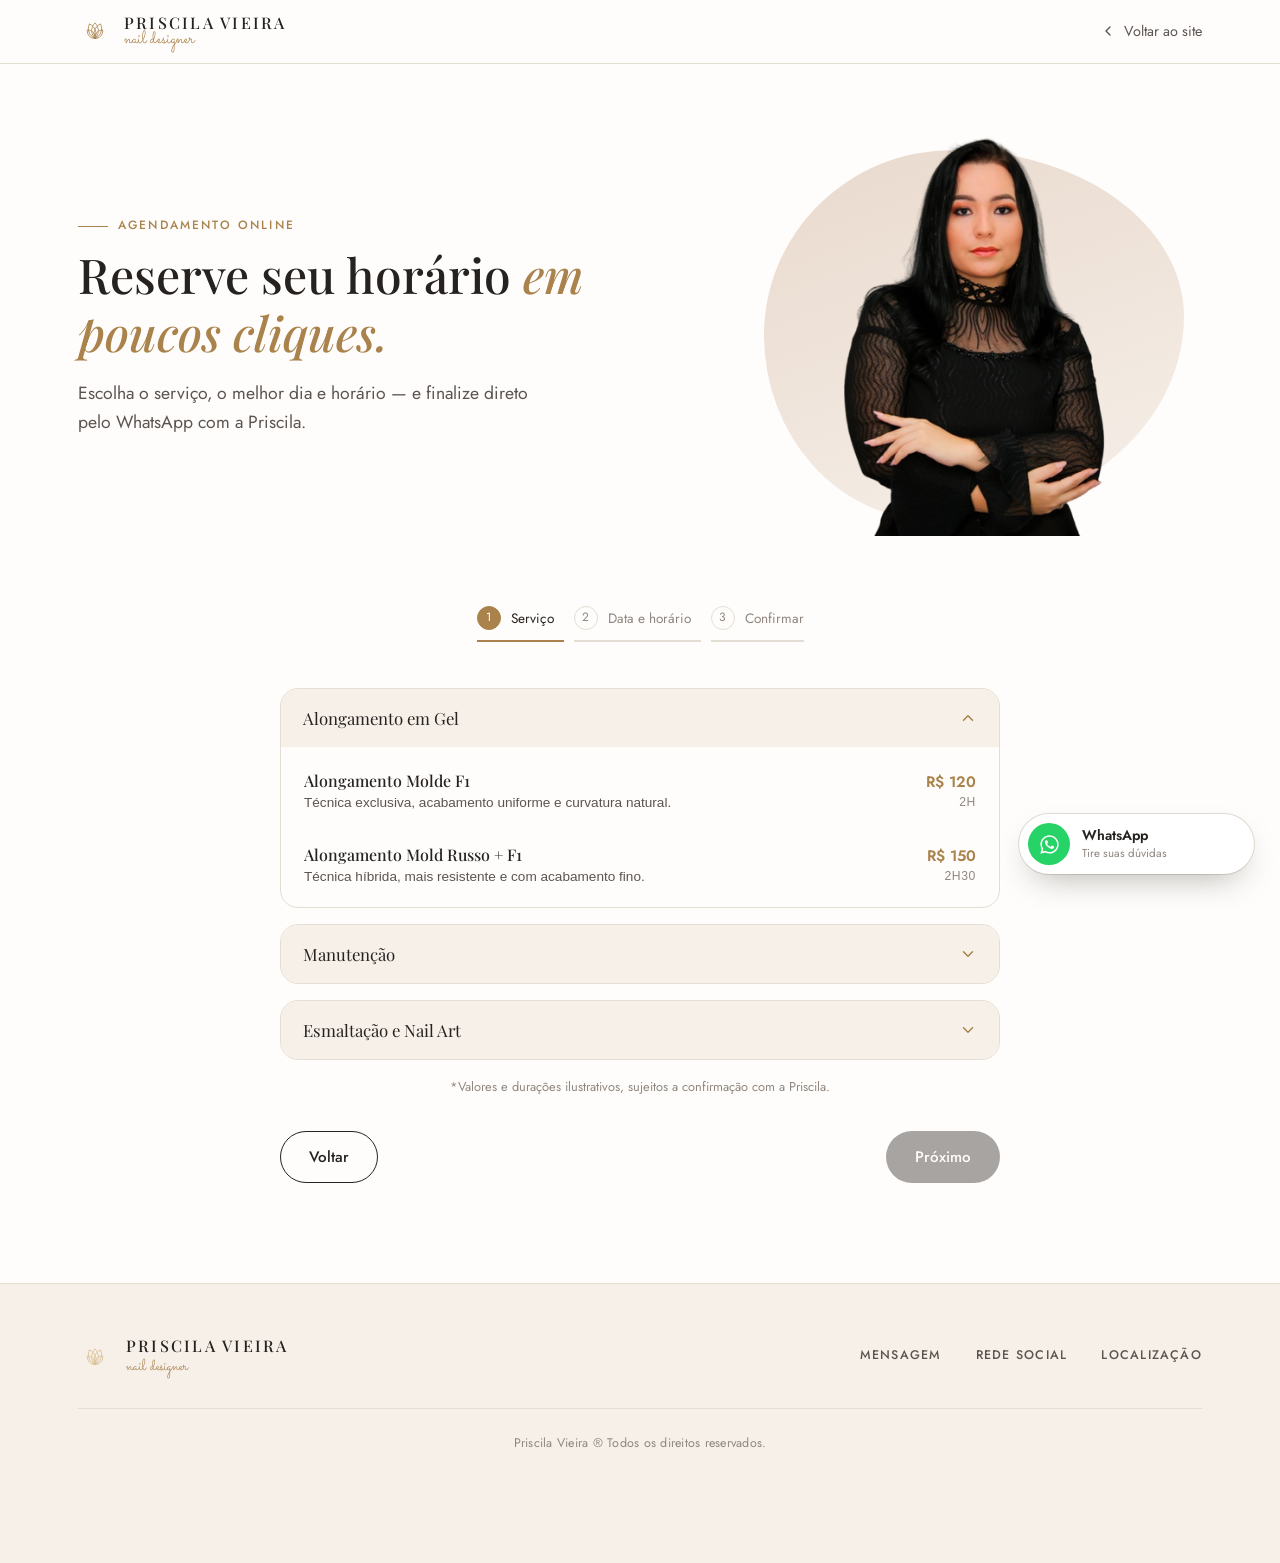
==== agendamento.html @ 2b10ec9c "Adiciona página de agendamento (mockup) e botão em destaque no site Nova página agendamento.html com" ====
<!DOCTYPE html>
<html lang="pt-BR">
<head>
<meta charset="UTF-8">
<meta name="viewport" content="width=device-width, initial-scale=1.0">
<title>Agendar Horário | Priscila Vieira Nail Designer</title>
<meta name="description" content="Agende seu horário com a Priscila Vieira: escolha o serviço, o dia e o horário em poucos cliques.">
<link rel="preconnect" href="https://fonts.googleapis.com">
<link rel="preconnect" href="https://fonts.gstatic.com" crossorigin>
<link href="https://fonts.googleapis.com/css2?family=Playfair+Display:ital,wght@0,400;0,500;0,600;1,400&family=Jost:wght@300;400;500;600&family=Sacramento&display=swap" rel="stylesheet">
<link rel="stylesheet" href="css/style.css">
<link rel="stylesheet" href="css/agendamento.css">
</head>
<body>

<!-- ===== HEADER ===== -->
<header class="site-header" id="topo">
  <div class="container header-inner">
    <a href="index.html" class="logo">
      <svg class="logo-mark" viewBox="0 0 100 60" aria-hidden="true">
        <path d="M50 52 C41 44 38 30 50 18 C62 30 59 44 50 52 Z" transform="rotate(-42 50 52)"/>
        <path d="M50 52 C39 41 35 22 50 6 C65 22 61 41 50 52 Z" transform="rotate(-21 50 52)"/>
        <path d="M50 52 C39 41 35 22 50 6 C65 22 61 41 50 52 Z"/>
        <path d="M50 52 C39 41 35 22 50 6 C65 22 61 41 50 52 Z" transform="rotate(21 50 52)"/>
        <path d="M50 52 C41 44 38 30 50 18 C62 30 59 44 50 52 Z" transform="rotate(42 50 52)"/>
      </svg>
      <span class="logo-text">
        <strong>Priscila Vieira</strong>
        <em>nail designer</em>
      </span>
    </a>
    <a href="index.html#topo" class="back-link">
      <svg viewBox="0 0 24 24" aria-hidden="true"><path d="M15 6 L9 12 L15 18" fill="none" stroke="currentColor" stroke-width="2" stroke-linecap="round" stroke-linejoin="round"/></svg>
      Voltar ao site
    </a>
  </div>
</header>

<!-- ===== CAPA ===== -->
<section class="booking-hero">
  <div class="container booking-hero-inner">
    <div class="booking-hero-copy reveal">
      <p class="eyebrow"><span class="eyebrow-line"></span>Agendamento online</p>
      <h1>Reserve seu horário <em>em poucos cliques.</em></h1>
      <p class="lead">Escolha o serviço, o melhor dia e horário — e finalize direto pelo WhatsApp com a Priscila.</p>
    </div>
    <div class="booking-hero-media reveal">
      <div class="hero-blob"></div>
      <img src="assets/images/priscila-hero.png" alt="Priscila Vieira" class="hero-photo">
    </div>
  </div>
</section>

<!-- ===== WIZARD ===== -->
<section class="booking-wizard">
  <div class="container">

    <div class="wizard-steps" id="wizardSteps">
      <div class="wizard-step is-active" data-step="1"><span>1</span>Serviço</div>
      <div class="wizard-step" data-step="2"><span>2</span>Data e horário</div>
      <div class="wizard-step" data-step="3"><span>3</span>Confirmar</div>
    </div>

    <!-- STEP 1 — SERVIÇO -->
    <div class="wizard-panel is-active" data-panel="1">
      <div class="service-category">
        <button class="category-toggle" type="button" aria-expanded="true">
          <span>Alongamento em Gel</span>
          <svg viewBox="0 0 24 24" aria-hidden="true"><path d="M6 9l6 6 6-6" fill="none" stroke="currentColor" stroke-width="2" stroke-linecap="round" stroke-linejoin="round"/></svg>
        </button>
        <div class="category-body">
          <button class="service-card" type="button" data-service="Alongamento Molde F1" data-duration="2h" data-price="R$ 120">
            <span class="service-info">
              <strong>Alongamento Molde F1</strong>
              <small>Técnica exclusiva, acabamento uniforme e curvatura natural.</small>
            </span>
            <span class="service-meta">
              <span class="service-price">R$ 120</span>
              <span class="service-duration">2h</span>
            </span>
          </button>
          <button class="service-card" type="button" data-service="Alongamento Mold Russo + F1" data-duration="2h30" data-price="R$ 150">
            <span class="service-info">
              <strong>Alongamento Mold Russo + F1</strong>
              <small>Técnica híbrida, mais resistente e com acabamento fino.</small>
            </span>
            <span class="service-meta">
              <span class="service-price">R$ 150</span>
              <span class="service-duration">2h30</span>
            </span>
          </button>
        </div>
      </div>

      <div class="service-category">
        <button class="category-toggle" type="button" aria-expanded="false">
          <span>Manutenção</span>
          <svg viewBox="0 0 24 24" aria-hidden="true"><path d="M6 9l6 6 6-6" fill="none" stroke="currentColor" stroke-width="2" stroke-linecap="round" stroke-linejoin="round"/></svg>
        </button>
        <div class="category-body" hidden>
          <button class="service-card" type="button" data-service="Manutenção de Alongamento" data-duration="1h30" data-price="R$ 80">
            <span class="service-info">
              <strong>Manutenção de Alongamento</strong>
              <small>Reforço e ajuste do alongamento já feito.</small>
            </span>
            <span class="service-meta">
              <span class="service-price">R$ 80</span>
              <span class="service-duration">1h30</span>
            </span>
          </button>
          <button class="service-card" type="button" data-service="Manutenção + Esmaltação em Gel" data-duration="1h45" data-price="R$ 100">
            <span class="service-info">
              <strong>Manutenção + Esmaltação em Gel</strong>
              <small>Manutenção com esmaltação em gel incluída.</small>
            </span>
            <span class="service-meta">
              <span class="service-price">R$ 100</span>
              <span class="service-duration">1h45</span>
            </span>
          </button>
        </div>
      </div>

      <div class="service-category">
        <button class="category-toggle" type="button" aria-expanded="false">
          <span>Esmaltação e Nail Art</span>
          <svg viewBox="0 0 24 24" aria-hidden="true"><path d="M6 9l6 6 6-6" fill="none" stroke="currentColor" stroke-width="2" stroke-linecap="round" stroke-linejoin="round"/></svg>
        </button>
        <div class="category-body" hidden>
          <button class="service-card" type="button" data-service="Esmaltação em Gel" data-duration="1h" data-price="R$ 60">
            <span class="service-info">
              <strong>Esmaltação em Gel</strong>
              <small>Aplicação de esmaltação em gel de longa duração.</small>
            </span>
            <span class="service-meta">
              <span class="service-price">R$ 60</span>
              <span class="service-duration">1h</span>
            </span>
          </button>
          <button class="service-card" type="button" data-service="Nail Art / Decoração" data-duration="45min" data-price="R$ 40">
            <span class="service-info">
              <strong>Nail Art / Decoração</strong>
              <small>Detalhes decorativos personalizados (adicional).</small>
            </span>
            <span class="service-meta">
              <span class="service-price">R$ 40</span>
              <span class="service-duration">45min</span>
            </span>
          </button>
        </div>
      </div>

      <p class="price-note">*Valores e durações ilustrativos, sujeitos a confirmação com a Priscila.</p>
    </div>

    <!-- STEP 2 — DATA E HORÁRIO -->
    <div class="wizard-panel" data-panel="2" hidden>
      <p class="selected-recap" id="recapService"></p>

      <div class="date-strip" id="dateStrip" role="group" aria-label="Escolha o dia"></div>

      <div class="time-groups" id="timeGroups"></div>
    </div>

    <!-- STEP 3 — CONFIRMAR -->
    <div class="wizard-panel" data-panel="3" hidden>
      <div class="booking-summary" id="bookingSummary"></div>

      <label class="booking-field">
        Seu nome
        <input type="text" id="clientName" placeholder="Como podemos te chamar?">
      </label>

      <a href="#" id="confirmWhatsapp" class="btn btn-primary btn-lg" target="_blank" rel="noopener">
        <svg viewBox="0 0 448 512" aria-hidden="true"><path d="M380.9 97.1C339 55.1 283.2 32 223.9 32c-122.4 0-222 99.6-222 222 0 39.1 10.2 77.3 29.6 111L0 480l117.7-30.9c32.4 17.7 68.9 27 106.1 27h.1c122.3 0 224.1-99.6 224.1-222 0-59.3-25.2-115-67.1-157zm-157 341.6c-33.2 0-65.7-8.9-94-25.7l-6.7-4-69.8 18.3L72 359.2l-4.4-7c-18.5-29.4-28.2-63.3-28.2-98.2 0-101.7 82.8-184.5 184.6-184.5 49.3 0 95.6 19.2 130.4 54.1 34.8 34.9 56.2 81.2 56.1 130.5 0 101.8-84.9 184.6-186.6 184.6zm101.2-138.2c-5.5-2.8-32.8-16.2-37.9-18-5.1-1.9-8.8-2.8-12.5 2.8-3.7 5.6-14.3 18-17.6 21.8-3.2 3.7-6.5 4.2-12 1.4-32.6-16.3-54-29.1-75.5-66-5.7-9.8 5.7-9.1 16.3-30.3 1.8-3.7.9-6.9-.5-9.7-1.4-2.8-12.5-30.1-17.1-41.2-4.5-10.8-9.1-9.3-12.5-9.5-3.2-.2-6.9-.2-10.6-.2-3.7 0-9.7 1.4-14.8 6.9-5.1 5.6-19.4 19-19.4 46.3 0 27.3 19.9 53.7 22.6 57.4 2.8 3.7 39.1 59.7 94.8 83.8 35.2 15.2 49 16.5 66.6 13.9 10.7-1.6 32.8-13.4 37.4-26.4 4.6-13 4.6-24.1 3.2-26.4-1.3-2.5-5-3.9-10.5-6.6z"/></svg>
        Confirmar pelo WhatsApp
      </a>
      <p class="booking-note">Como ainda não temos integração automática de agenda, sua escolha é enviada direto para o WhatsApp da Priscila, que confirma a disponibilidade com você.</p>
    </div>

    <div class="wizard-nav">
      <button class="btn btn-ghost" id="wizardBack" type="button" hidden>Voltar</button>
      <button class="btn btn-primary" id="wizardNext" type="button" disabled>Próximo</button>
    </div>

  </div>
</section>

<!-- ===== FOOTER ===== -->
<footer class="site-footer">
  <div class="container footer-inner">
    <div class="footer-brand">
      <svg class="logo-mark small" viewBox="0 0 100 60" aria-hidden="true">
        <path d="M50 52 C41 44 38 30 50 18 C62 30 59 44 50 52 Z" transform="rotate(-42 50 52)"/>
        <path d="M50 52 C39 41 35 22 50 6 C65 22 61 41 50 52 Z" transform="rotate(-21 50 52)"/>
        <path d="M50 52 C39 41 35 22 50 6 C65 22 61 41 50 52 Z"/>
        <path d="M50 52 C39 41 35 22 50 6 C65 22 61 41 50 52 Z" transform="rotate(21 50 52)"/>
        <path d="M50 52 C41 44 38 30 50 18 C62 30 59 44 50 52 Z" transform="rotate(42 50 52)"/>
      </svg>
      <div>
        <strong>Priscila Vieira</strong>
        <span>nail designer</span>
      </div>
    </div>
    <div class="footer-links">
      <a href="https://wa.me/5519981163983" target="_blank" rel="noopener">Mensagem</a>
      <a href="https://www.instagram.com/priscilavieiranails/" target="_blank" rel="noopener">Rede Social</a>
      <a href="https://maps.app.goo.gl/8G2TW1twWCZWg89y7" target="_blank" rel="noopener">Localização</a>
    </div>
    <p class="footer-copy">Priscila Vieira &reg; Todos os direitos reservados.</p>
  </div>
</footer>

<a href="https://wa.me/5519981163983?text=Ol%C3%A1%20Priscila%2C%20quero%20saber%20mais%20sobre%20o%20curso%20de%20Nail%20Designer!" class="whatsapp-float" target="_blank" rel="noopener" aria-label="Falar com a Priscila no WhatsApp">
  <span class="wa-icon">
    <svg viewBox="0 0 448 512" aria-hidden="true"><path d="M380.9 97.1C339 55.1 283.2 32 223.9 32c-122.4 0-222 99.6-222 222 0 39.1 10.2 77.3 29.6 111L0 480l117.7-30.9c32.4 17.7 68.9 27 106.1 27h.1c122.3 0 224.1-99.6 224.1-222 0-59.3-25.2-115-67.1-157zm-157 341.6c-33.2 0-65.7-8.9-94-25.7l-6.7-4-69.8 18.3L72 359.2l-4.4-7c-18.5-29.4-28.2-63.3-28.2-98.2 0-101.7 82.8-184.5 184.6-184.5 49.3 0 95.6 19.2 130.4 54.1 34.8 34.9 56.2 81.2 56.1 130.5 0 101.8-84.9 184.6-186.6 184.6zm101.2-138.2c-5.5-2.8-32.8-16.2-37.9-18-5.1-1.9-8.8-2.8-12.5 2.8-3.7 5.6-14.3 18-17.6 21.8-3.2 3.7-6.5 4.2-12 1.4-32.6-16.3-54-29.1-75.5-66-5.7-9.8 5.7-9.1 16.3-30.3 1.8-3.7.9-6.9-.5-9.7-1.4-2.8-12.5-30.1-17.1-41.2-4.5-10.8-9.1-9.3-12.5-9.5-3.2-.2-6.9-.2-10.6-.2-3.7 0-9.7 1.4-14.8 6.9-5.1 5.6-19.4 19-19.4 46.3 0 27.3 19.9 53.7 22.6 57.4 2.8 3.7 39.1 59.7 94.8 83.8 35.2 15.2 49 16.5 66.6 13.9 10.7-1.6 32.8-13.4 37.4-26.4 4.6-13 4.6-24.1 3.2-26.4-1.3-2.5-5-3.9-10.5-6.6z"/></svg>
  </span>
  <span class="wa-text">
    <span class="wa-title">
      <span class="wa-title-default">WhatsApp</span>
      <span class="wa-title-hover">Fale com a Priscila</span>
    </span>
    <small>Tire suas dúvidas</small>
  </span>
</a>

<script src="js/script.js"></script>
<script src="js/agendamento.js"></script>
</body>
</html>
---- css/style.css ----
:root {
  --ink: #262220;
  --ink-soft: #5c5450;
  --gray: #8f867f;
  --line: #e4ddd4;
  --bg: #fffdfb;
  --bg-soft: #f6f0e9;
  --gold: #a9824c;
  --gold-light: #d9bd8f;
  --blush: #e9d9cd;
  --radius: 18px;
  --serif: "Playfair Display", "Georgia", serif;
  --sans: "Jost", "Segoe UI", sans-serif;
  --script: "Sacramento", cursive;
}

* { box-sizing: border-box; }

html { scroll-behavior: smooth; }

body {
  margin: 0;
  font-family: var(--sans);
  color: var(--ink);
  background: var(--bg);
  line-height: 1.65;
  -webkit-font-smoothing: antialiased;
}

img { max-width: 100%; display: block; }

.container {
  width: 100%;
  max-width: 1180px;
  margin: 0 auto;
  padding: 0 28px;
}

h1, h2, h3 {
  font-family: var(--serif);
  font-weight: 500;
  color: var(--ink);
  margin: 0 0 18px;
  line-height: 1.2;
}

h1 { font-size: clamp(2.2rem, 4.2vw, 3.4rem); }
h2 { font-size: clamp(1.8rem, 3vw, 2.5rem); }
h3 { font-size: 1.4rem; margin-bottom: 10px; }

p { margin: 0 0 16px; color: var(--ink-soft); }

em { font-style: italic; color: var(--gold); }

.eyebrow {
  font-family: var(--sans);
  text-transform: uppercase;
  letter-spacing: 0.18em;
  font-size: 0.75rem;
  color: var(--gold);
  font-weight: 500;
  margin-bottom: 10px;
}

/* Buttons */
.btn {
  display: inline-flex;
  align-items: center;
  gap: 10px;
  padding: 14px 28px;
  border-radius: 100px;
  font-family: var(--sans);
  font-size: 0.95rem;
  font-weight: 500;
  text-decoration: none;
  transition: transform .25s ease, box-shadow .25s ease, background .25s ease;
  border: 1px solid transparent;
  white-space: nowrap;
}
.btn svg { width: 18px; height: 18px; fill: currentColor; }
.btn-primary {
  background: var(--ink);
  color: #fff;
}
.btn-primary:hover { transform: translateY(-2px); box-shadow: 0 12px 24px rgba(38,34,32,0.25); }
.btn-ghost {
  background: transparent;
  color: var(--ink);
  border-color: var(--ink);
}
.btn-ghost:hover { background: var(--ink); color: #fff; }
.btn-lg { padding: 16px 34px; font-size: 1rem; }
.btn-nav { padding: 11px 22px; font-size: 0.85rem; }

/* ===== Header ===== */
.site-header {
  position: sticky;
  top: 0;
  z-index: 100;
  background: rgba(255, 253, 251, 0.9);
  backdrop-filter: blur(10px);
  border-bottom: 1px solid var(--line);
}
.header-inner {
  display: flex;
  align-items: center;
  justify-content: space-between;
  gap: 20px;
  padding-top: 14px;
  padding-bottom: 14px;
}
.logo {
  display: flex;
  align-items: center;
  gap: 12px;
  text-decoration: none;
  color: var(--ink);
}
.logo-mark {
  width: 34px;
  height: 24px;
  fill: none;
  stroke: var(--gold);
  stroke-width: 2.2;
}
.logo-mark.small { stroke: var(--gold-light); }
.logo-text { display: flex; flex-direction: column; line-height: 1.1; }
.logo-text strong { font-family: var(--serif); font-size: 1rem; font-weight: 500; letter-spacing: 0.14em; text-transform: uppercase; }
.logo-text em { font-family: var(--script); font-style: normal; color: var(--gold); font-size: 1.1rem; margin-top: -2px; }

.main-nav { display: flex; gap: 30px; }
.main-nav a {
  text-decoration: none;
  color: var(--ink-soft);
  font-size: 0.92rem;
  letter-spacing: 0.02em;
  transition: color .2s ease;
}
.main-nav a:hover { color: var(--gold); }

.nav-toggle {
  display: none;
  flex-direction: column;
  justify-content: center;
  gap: 5px;
  width: 40px;
  height: 40px;
  background: none;
  border: none;
  cursor: pointer;
}
.nav-toggle span {
  width: 22px;
  height: 2px;
  background: var(--ink);
  transition: transform .25s ease, opacity .25s ease;
}

/* Promo bar — agendamento */
.promo-bar { background: linear-gradient(100deg, var(--gold-light), var(--gold)); }
.promo-bar-inner {
  display: flex;
  align-items: center;
  justify-content: center;
  flex-wrap: wrap;
  gap: 14px 24px;
  padding: 14px 0;
}
.promo-bar p { margin: 0; font-size: 0.92rem; color: var(--ink); text-align: center; }
.promo-bar strong { font-family: var(--serif); font-weight: 600; }
.promo-bar .btn { padding: 10px 24px; font-size: 0.85rem; flex-shrink: 0; }

/* ===== Hero ===== */
.hero { position: relative; padding: 110px 0 80px; overflow: hidden; }
.hero-inner {
  position: relative;
  z-index: 1;
  display: grid;
  grid-template-columns: 1.1fr 0.9fr;
  align-items: center;
  gap: 50px;
}
.hero h1 { font-size: clamp(2.5rem, 4.6vw, 3.8rem); letter-spacing: -0.01em; }
.lead { font-size: 1.1rem; max-width: 44ch; }
.hero-actions { display: flex; gap: 16px; flex-wrap: wrap; margin: 30px 0 44px; }
.hero-actions .btn { text-transform: uppercase; letter-spacing: 0.08em; font-size: 0.88rem; font-weight: 600; }
.eyebrow-line {
  display: inline-block;
  width: 30px;
  height: 1px;
  background: var(--gold);
  margin-right: 10px;
  vertical-align: middle;
}

/* Ambient gold glow — slow drifting light in the background */
.hero-glow {
  position: absolute;
  inset: -25% -10%;
  z-index: 0;
  background: radial-gradient(closest-side, rgba(169,130,76,0.28), rgba(169,130,76,0) 72%);
  filter: blur(50px);
  animation: heroGlowDrift 18s ease-in-out infinite;
  pointer-events: none;
}

.hero-media { position: relative; display: flex; justify-content: center; }
.hero-blob {
  position: absolute;
  inset: 0;
  margin: auto;
  width: 92%;
  height: 92%;
  background: linear-gradient(160deg, var(--blush), var(--bg-soft));
  border-radius: 45% 55% 60% 40% / 50% 45% 55% 50%;
  z-index: 0;
  animation: heroBlobFloat 9s ease-in-out infinite;
}
.hero-photo { position: relative; z-index: 1; max-width: 420px; width: 100%; margin: 0 auto; }

/* Hero entrance choreography */
.hero-in {
  opacity: 0;
  animation: heroRise .9s cubic-bezier(.16,.8,.24,1) forwards;
}
.hero-in-media {
  opacity: 0;
  animation: heroPhotoRise 1.05s cubic-bezier(.16,.8,.24,1) forwards;
}
.delay-1 { animation-delay: .1s; }
.delay-2 { animation-delay: .22s; }
.delay-3 { animation-delay: .38s; }
.delay-4 { animation-delay: .54s; }
.delay-5 { animation-delay: .68s; }

@keyframes heroRise {
  from { opacity: 0; transform: translateY(24px); }
  to { opacity: 1; transform: translateY(0); }
}
@keyframes heroPhotoRise {
  from { opacity: 0; transform: translateY(34px) scale(.97); }
  to { opacity: 1; transform: translateY(0) scale(1); }
}
@keyframes heroGlowDrift {
  0%, 100% { transform: translate(-4%, -3%) scale(1); }
  50% { transform: translate(4%, 5%) scale(1.1); }
}
@keyframes heroBlobFloat {
  0%, 100% { transform: translate(0, 0) rotate(0deg); }
  50% { transform: translate(8px, -14px) rotate(3deg); }
}

@media (prefers-reduced-motion: reduce) {
  .hero-in, .hero-in-media, .hero-glow, .hero-blob, .whatsapp-float {
    animation: none !important;
    opacity: 1 !important;
    transform: none !important;
  }
}

/* Números / autoridade */
.stats-band { background: var(--ink); padding: 42px 0; }
.stats-band-inner {
  display: grid;
  grid-template-columns: repeat(4, auto);
  justify-content: center;
  gap: 10px 56px;
}
.stats-band-inner div { position: relative; text-align: center; padding-top: 22px; }
.stats-band-inner div::before {
  content: "";
  position: absolute;
  top: 0;
  left: 50%;
  transform: translateX(-50%);
  width: 22px;
  height: 2px;
  background: var(--gold);
  border-radius: 2px;
}
.stats-band-inner strong {
  display: block;
  font-family: var(--sans);
  font-weight: 600;
  font-size: 1.3rem;
  letter-spacing: 0.01em;
  color: var(--gold-light);
  margin-bottom: 6px;
}
.stats-band-inner span {
  font-size: 0.72rem;
  color: rgba(255,255,255,0.65);
  text-transform: uppercase;
  letter-spacing: 0.07em;
}

/* ===== Sections ===== */
.section { padding: 90px 0; }
.section-soft { background: var(--bg-soft); }
.section-head { text-align: center; max-width: 620px; margin: 0 auto 50px; }

/* About */
.about-copy {
  max-width: 720px;
  margin: 0 auto;
  text-align: center;
}
.about-copy .eyebrow { justify-content: center; }
.about-copy p:not(.eyebrow) { text-align: left; }
.about-copy h2 { text-align: center; }

/* Feature cards */
.cards-3 {
  display: grid;
  grid-template-columns: repeat(3, 1fr);
  gap: 30px;
}
.feature-card {
  background: var(--bg);
  border: 1px solid var(--line);
  border-radius: var(--radius);
  padding: 38px 30px;
  text-align: center;
  transition: transform .3s ease, box-shadow .3s ease;
}
.feature-card:hover { transform: translateY(-6px); box-shadow: 0 24px 40px -24px rgba(38,34,32,0.25); }
.feature-icon {
  width: 64px;
  height: 64px;
  margin: 0 auto 20px;
  display: flex;
  align-items: center;
  justify-content: center;
  background: var(--bg-soft);
  border-radius: 50%;
}
.feature-icon svg { width: 30px; height: 30px; fill: none; stroke: var(--gold); stroke-width: 1.8; stroke-linecap: round; stroke-linejoin: round; }
.feature-card p { margin: 0; font-size: 0.95rem; }

/* Curso */
.curso-grid {
  display: grid;
  grid-template-columns: 1.1fr 0.9fr;
  gap: 60px;
  align-items: center;
  margin-bottom: 70px;
}
.curso-media img { border-radius: var(--radius); box-shadow: 0 30px 60px -30px rgba(38,34,32,0.35); }

.curso-audience {
  display: grid;
  grid-template-columns: 1fr 1fr;
  gap: 24px;
  margin: 26px 0 34px;
}
.curso-audience-item { padding-left: 16px; border-left: 2px solid var(--gold-light); }
.curso-audience-item h3 { font-size: 1.05rem; margin: 0 0 6px; }
.curso-audience-item p { margin: 0; font-size: 0.92rem; }

/* Resultados — comparador antes/depois */
.section-sub { max-width: 46ch; margin: 0 auto; }
.ba-row {
  display: grid;
  grid-template-columns: repeat(auto-fit, minmax(300px, 1fr));
  gap: 30px;
  max-width: 980px;
  margin: 0 auto;
}
.ba-frame {
  position: relative;
  aspect-ratio: 4 / 5;
  border-radius: var(--radius);
  overflow: hidden;
  box-shadow: 0 30px 60px -30px rgba(38,34,32,0.35);
  cursor: ew-resize;
  user-select: none;
  --pos: 50%;
}
.ba-img {
  position: absolute;
  inset: 0;
  width: 100%;
  height: 100%;
  object-fit: cover;
  pointer-events: none;
}
.ba-img-after { z-index: 1; }
.ba-before-wrap {
  position: absolute;
  inset: 0;
  z-index: 2;
  overflow: hidden;
  clip-path: inset(0 calc(100% - var(--pos)) 0 0);
}
.ba-divider {
  position: absolute;
  top: 0;
  bottom: 0;
  left: var(--pos);
  width: 2px;
  background: rgba(255,255,255,0.85);
  z-index: 3;
  transform: translateX(-1px);
  pointer-events: none;
}
.ba-handle {
  position: absolute;
  top: 50%;
  left: 50%;
  transform: translate(-50%, -50%);
  width: 44px;
  height: 44px;
  border-radius: 50%;
  background: #fff;
  color: var(--ink);
  display: flex;
  align-items: center;
  justify-content: center;
  box-shadow: 0 8px 20px rgba(38,34,32,0.3);
  pointer-events: auto;
  cursor: ew-resize;
}
.ba-handle svg { width: 20px; height: 20px; }
.ba-tag {
  position: absolute;
  top: 16px;
  z-index: 4;
  padding: 5px 14px;
  border-radius: 100px;
  font-size: 0.7rem;
  letter-spacing: 0.08em;
  text-transform: uppercase;
  font-weight: 600;
  background: rgba(38,34,32,0.55);
  color: #fff;
  backdrop-filter: blur(3px);
  pointer-events: none;
}
.ba-tag-before { left: 16px; }
.ba-tag-after { right: 16px; }

/* Técnicas — cards interativos */
.tecnica-grid {
  display: grid;
  grid-template-columns: repeat(2, 1fr);
  gap: 30px;
}
.tecnica-card {
  position: relative;
  aspect-ratio: 3 / 4;
  border-radius: var(--radius);
  overflow: hidden;
  cursor: pointer;
  outline: none;
}
.tecnica-media { position: absolute; inset: 0; }
.tecnica-media img {
  position: absolute;
  inset: 0;
  width: 100%;
  height: 100%;
  object-fit: cover;
  transition: transform .7s cubic-bezier(.16,.8,.24,1);
}
.tecnica-card:hover .tecnica-media img,
.tecnica-card:focus-within .tecnica-media img,
.tecnica-card.is-active .tecnica-media img { transform: scale(1.04); }

.tecnica-overlay {
  position: absolute;
  inset: 0;
  background: linear-gradient(to top, rgba(20,17,15,0.92) 0%, rgba(20,17,15,0.55) 42%, rgba(20,17,15,0.1) 68%, rgba(20,17,15,0.05) 100%);
  transition: background .4s ease;
}
.tecnica-card:hover .tecnica-overlay,
.tecnica-card:focus-within .tecnica-overlay,
.tecnica-card.is-active .tecnica-overlay {
  background: linear-gradient(to top, rgba(20,17,15,0.96) 0%, rgba(20,17,15,0.72) 50%, rgba(20,17,15,0.2) 75%, rgba(20,17,15,0.08) 100%);
}

.tecnica-content {
  position: absolute;
  left: 0;
  right: 0;
  bottom: 0;
  padding: 30px;
  color: #fff;
}
.tecnica-top { display: flex; align-items: center; justify-content: space-between; gap: 12px; }
.tecnica-content h3 { color: #fff; margin: 0; }
.tecnica-icon {
  flex-shrink: 0;
  width: 38px;
  height: 38px;
  border-radius: 50%;
  border: 1px solid rgba(255,255,255,0.5);
  display: flex;
  align-items: center;
  justify-content: center;
  opacity: 0;
  transform: translateX(-6px);
  transition: opacity .3s ease, transform .3s ease, background .3s ease, border-color .3s ease;
}
.tecnica-icon svg { width: 16px; height: 16px; stroke: #fff; }
.tecnica-card:hover .tecnica-icon,
.tecnica-card:focus-within .tecnica-icon,
.tecnica-card.is-active .tecnica-icon {
  opacity: 1;
  transform: translateX(0);
  background: var(--gold);
  border-color: var(--gold);
}
.tecnica-tagline {
  margin: 10px 0 0;
  font-family: var(--serif);
  font-style: italic;
  color: var(--gold-light);
  font-size: 1.02rem;
}
.tecnica-reveal {
  display: grid;
  grid-template-rows: 0fr;
  transition: grid-template-rows .5s cubic-bezier(.16,.8,.24,1);
}
.tecnica-card:hover .tecnica-reveal,
.tecnica-card:focus-within .tecnica-reveal,
.tecnica-card.is-active .tecnica-reveal { grid-template-rows: 1fr; }
.tecnica-reveal > div { overflow: hidden; }

.check-list { list-style: none; padding: 0; margin: 16px 0 0; }
.check-list li {
  position: relative;
  padding-left: 26px;
  margin-bottom: 9px;
  font-size: 0.9rem;
  color: rgba(255,255,255,0.85);
}
.check-list li::before {
  content: "";
  position: absolute;
  left: 0;
  top: 6px;
  width: 15px;
  height: 15px;
  border-radius: 50%;
  background: var(--gold-light);
}
.check-list li::after {
  content: "";
  position: absolute;
  left: 4.5px;
  top: 9px;
  width: 6px;
  height: 3px;
  border-left: 2px solid var(--ink);
  border-bottom: 2px solid var(--ink);
  transform: rotate(-45deg);
}

/* Certificado */
.certificado-grid {
  display: grid;
  grid-template-columns: 1.35fr 0.85fr;
  gap: 70px;
  align-items: center;
}
.certificado-media {
  perspective: 1200px;
}
.certificado-media img {
  filter: drop-shadow(0 30px 50px rgba(38,34,32,0.3));
  transform: rotateX(0deg) rotateY(0deg);
  transition: transform .4s cubic-bezier(.16,.8,.24,1);
  will-change: transform;
}
.certificado-copy h2 { max-width: 14ch; }

/* FAQ */
.faq-list {
  max-width: 720px;
  margin: 0 auto;
  display: flex;
  flex-direction: column;
  gap: 14px;
}
.faq-item {
  background: var(--bg);
  border: 1px solid var(--line);
  border-radius: 14px;
  padding: 20px 24px;
}
.faq-item summary {
  cursor: pointer;
  list-style: none;
  display: flex;
  align-items: center;
  justify-content: space-between;
  gap: 16px;
  font-family: var(--serif);
  font-size: 1.05rem;
  color: var(--ink);
}
.faq-item summary::-webkit-details-marker { display: none; }
.faq-item summary::after {
  content: "+";
  flex-shrink: 0;
  width: 26px;
  height: 26px;
  border-radius: 50%;
  border: 1px solid var(--line);
  display: flex;
  align-items: center;
  justify-content: center;
  font-size: 1.1rem;
  color: var(--gold);
  transition: transform .3s ease, background .3s ease, color .3s ease;
}
.faq-item[open] summary::after {
  content: "+";
  transform: rotate(45deg);
  background: var(--gold);
  color: #fff;
}
.faq-item p { margin: 14px 0 0; font-size: 0.95rem; }

/* CTA final */
.cta-final { background: var(--ink); color: #fff; }
.cta-grid {
  display: grid;
  grid-template-columns: 0.8fr 1.2fr;
  gap: 50px;
  align-items: center;
}
.cta-media { position: relative; width: 340px; margin: 0 auto; padding-bottom: 60px; }
.cta-media::before {
  content: "";
  position: absolute;
  top: 34%;
  left: 50%;
  width: 118%;
  aspect-ratio: 1 / 1;
  transform: translateX(-50%);
  border-radius: 50%;
  background: radial-gradient(circle at 32% 28%, var(--gold-light), var(--gold) 72%);
  z-index: 0;
}
.cta-media img {
  position: relative;
  z-index: 1;
  display: block;
  width: 100%;
  filter: drop-shadow(0 24px 30px rgba(0,0,0,0.5));
  -webkit-mask-image: linear-gradient(to bottom, #000 88%, transparent 100%);
  mask-image: linear-gradient(to bottom, #000 88%, transparent 100%);
}
.badge-limited {
  display: inline-block;
  background: var(--gold);
  color: var(--ink);
  padding: 8px 20px;
  border-radius: 100px;
  font-size: 0.8rem;
  letter-spacing: 0.08em;
  text-transform: uppercase;
  font-weight: 600;
  margin-bottom: 20px;
}
.cta-copy h2 { color: #fff; }
.cta-copy p { color: #cfc7c0; }
.cta-final .btn-primary { background: var(--gold); color: var(--ink); }
.cta-final .btn-primary:hover { background: var(--gold-light); }
.phone { margin-top: 18px; font-family: var(--serif); font-size: 1.15rem; color: var(--gold-light); }

/* Footer */
.site-footer { background: var(--bg-soft); border-top: 1px solid var(--line); padding: 52px 0 110px; }
.footer-inner {
  display: flex;
  align-items: center;
  justify-content: space-between;
  flex-wrap: wrap;
  gap: 24px;
}
.footer-brand { display: flex; align-items: center; gap: 14px; }
.footer-brand div { display: flex; flex-direction: column; line-height: 1.3; }
.footer-brand strong { font-family: var(--serif); font-size: 1rem; font-weight: 500; letter-spacing: 0.14em; text-transform: uppercase; color: var(--ink); }
.footer-brand span { font-family: var(--script); font-size: 1rem; color: var(--gold); }
.footer-links { display: flex; gap: 34px; }
.footer-links a {
  position: relative;
  color: var(--ink-soft);
  text-decoration: none;
  font-size: 0.78rem;
  font-weight: 500;
  letter-spacing: 0.1em;
  text-transform: uppercase;
  white-space: nowrap;
  padding-bottom: 4px;
  transition: color .2s ease;
}
.footer-links a::after {
  content: "";
  position: absolute;
  left: 0;
  right: 100%;
  bottom: 0;
  height: 1px;
  background: var(--gold);
  transition: right .25s ease;
}
.footer-links a:hover { color: var(--gold); }
.footer-links a:hover::after { right: 0; }
.footer-copy {
  width: 100%;
  text-align: center;
  font-size: 0.78rem;
  letter-spacing: 0.02em;
  color: var(--gray);
  margin: 0;
  padding-top: 24px;
  margin-top: 6px;
  border-top: 1px solid var(--line);
}

/* WhatsApp float */
.whatsapp-float {
  position: fixed;
  bottom: 26px;
  right: 26px;
  z-index: 90;
  display: flex;
  align-items: center;
  gap: 12px;
  padding: 9px 20px 9px 9px;
  background: #fff;
  border-radius: 100px;
  text-decoration: none;
  box-shadow: 0 14px 34px -14px rgba(38,34,32,0.4), 0 0 0 1px var(--line);
  opacity: 0;
  transform: translateY(18px);
  animation: waFloatIn .7s cubic-bezier(.16,.8,.24,1) 1.1s forwards;
  transition: transform .25s ease, box-shadow .25s ease;
}
.whatsapp-float:hover { transform: translateY(-3px); box-shadow: 0 20px 40px -14px rgba(38,34,32,0.45), 0 0 0 1px var(--line); }

.wa-icon {
  flex-shrink: 0;
  width: 42px;
  height: 42px;
  border-radius: 50%;
  background: #25d366;
  display: flex;
  align-items: center;
  justify-content: center;
}
.whatsapp-float svg { width: 21px; height: 21px; fill: #fff; }

.wa-text { display: flex; flex-direction: column; line-height: 1.25; }
.wa-title { position: relative; display: block; height: 1.2em; min-width: 152px; overflow: hidden; }
.wa-title-default,
.wa-title-hover {
  display: block;
  font-family: var(--sans);
  font-weight: 600;
  font-size: 0.88rem;
  white-space: nowrap;
  transition: opacity .2s ease, transform .2s ease;
}
.wa-title-default { color: var(--ink); }
.wa-title-hover {
  position: absolute;
  inset: 0;
  opacity: 0;
  transform: translateY(6px);
  color: var(--gold);
}
.whatsapp-float:hover .wa-title-default { opacity: 0; transform: translateY(-6px); }
.whatsapp-float:hover .wa-title-hover { opacity: 1; transform: translateY(0); }
.wa-text small { font-size: 0.72rem; color: var(--gray); white-space: nowrap; }

@keyframes waFloatIn {
  from { opacity: 0; transform: translateY(18px); }
  to { opacity: 1; transform: translateY(0); }
}

@media (max-width: 480px) {
  .wa-text { display: none; }
  .whatsapp-float { padding: 9px; }
}

/* Reveal animation */
.reveal { opacity: 0; transform: translateY(24px); transition: opacity .7s ease, transform .7s ease; }
.reveal.in-view { opacity: 1; transform: translateY(0); }

/* ===== Responsive ===== */
@media (max-width: 980px) {
  .main-nav { display: none; }
  .btn-nav { display: none; }
  .nav-toggle { display: flex; }

  .site-header.open .main-nav {
    display: flex;
    flex-direction: column;
    position: absolute;
    top: 100%;
    left: 0;
    right: 0;
    background: var(--bg);
    padding: 20px 28px 26px;
    border-bottom: 1px solid var(--line);
    gap: 16px;
  }
  .site-header.open .btn-nav {
    display: inline-flex;
    margin: 0 28px 20px;
  }

  .hero-inner, .curso-grid, .certificado-grid, .cta-grid {
    grid-template-columns: 1fr;
  }
  .hero-media { order: -1; }
  .cta-media { width: 260px; }
  .tecnica-grid { grid-template-columns: 1fr; }
}

@media (max-width: 640px) {
  .cards-3 { grid-template-columns: 1fr; }
  .curso-audience { grid-template-columns: 1fr; gap: 18px; }
  .ba-row { grid-template-columns: 1fr; max-width: 360px; margin: 0 auto; }
  .hero { padding: 50px 0 40px; }
  .section { padding: 60px 0; }
  .stats-band-inner { grid-template-columns: repeat(2, auto); gap: 28px 24px; }
  .footer-inner { justify-content: center; text-align: center; }
}
---- css/agendamento.css ----
/* ===== Header extra ===== */
.back-link {
  display: inline-flex;
  align-items: center;
  gap: 8px;
  color: var(--ink-soft);
  text-decoration: none;
  font-size: 0.9rem;
  transition: color .2s ease;
}
.back-link svg { width: 16px; height: 16px; }
.back-link:hover { color: var(--gold); }

/* ===== Capa ===== */
.booking-hero { position: relative; padding: 70px 0 60px; overflow: hidden; }
.booking-hero-inner {
  display: grid;
  grid-template-columns: 1.15fr 0.85fr;
  align-items: center;
  gap: 50px;
}
.booking-hero h1 { font-size: clamp(2.1rem, 3.8vw, 3rem); }
.booking-hero-media { position: relative; display: flex; justify-content: center; }
.booking-hero-media .hero-photo { position: relative; z-index: 1; max-width: 300px; width: 100%; margin: 0 auto; }

/* ===== Wizard steps ===== */
.booking-wizard { padding: 10px 0 100px; }
.wizard-steps {
  display: flex;
  justify-content: center;
  gap: 10px;
  margin-bottom: 46px;
}
.wizard-step {
  display: flex;
  align-items: center;
  gap: 10px;
  font-size: 0.85rem;
  color: var(--gray);
  padding-bottom: 10px;
  border-bottom: 2px solid var(--line);
}
.wizard-step span {
  display: flex;
  align-items: center;
  justify-content: center;
  width: 24px;
  height: 24px;
  border-radius: 50%;
  border: 1px solid var(--line);
  font-size: 0.75rem;
  color: var(--gray);
}
.wizard-step.is-active { color: var(--ink); border-color: var(--gold); }
.wizard-step.is-active span { background: var(--gold); border-color: var(--gold); color: #fff; }
.wizard-step:not(:last-child)::after { content: ""; }

.wizard-panel { max-width: 720px; margin: 0 auto; }

/* ===== Categorias / serviços ===== */
.service-category {
  border: 1px solid var(--line);
  border-radius: var(--radius);
  margin-bottom: 16px;
  overflow: hidden;
}
.category-toggle {
  width: 100%;
  display: flex;
  align-items: center;
  justify-content: space-between;
  padding: 18px 22px;
  background: var(--bg-soft);
  border: none;
  cursor: pointer;
  font-family: var(--serif);
  font-size: 1.05rem;
  color: var(--ink);
}
.category-toggle svg { width: 18px; height: 18px; color: var(--gold); transition: transform .3s ease; }
.category-toggle[aria-expanded="true"] svg { transform: rotate(180deg); }

.category-body { padding: 6px; }
.service-card {
  width: 100%;
  display: flex;
  align-items: center;
  justify-content: space-between;
  gap: 16px;
  padding: 16px;
  background: none;
  border: 1px solid transparent;
  border-radius: 12px;
  text-align: left;
  cursor: pointer;
  transition: background .2s ease, border-color .2s ease;
}
.service-card:hover { background: var(--bg-soft); }
.service-card.is-selected { border-color: var(--gold); background: var(--bg-soft); }
.service-info { display: flex; flex-direction: column; gap: 4px; }
.service-info strong { font-family: var(--serif); font-size: 1rem; color: var(--ink); font-weight: 500; }
.service-info small { font-size: 0.85rem; color: var(--ink-soft); }
.service-meta { display: flex; flex-direction: column; align-items: flex-end; flex-shrink: 0; gap: 2px; }
.service-price { font-family: var(--sans); font-weight: 600; color: var(--gold); font-size: 0.95rem; }
.service-duration { font-size: 0.76rem; color: var(--gray); text-transform: uppercase; letter-spacing: 0.05em; }

.price-note { text-align: center; font-size: 0.8rem; color: var(--gray); margin-top: 10px; }

/* ===== Data e horário ===== */
.selected-recap {
  text-align: center;
  font-family: var(--serif);
  font-style: italic;
  color: var(--gold);
  margin-bottom: 24px;
}
.date-strip {
  display: flex;
  gap: 10px;
  overflow-x: auto;
  padding-bottom: 12px;
  margin-bottom: 24px;
  scrollbar-width: thin;
}
.date-pill {
  flex-shrink: 0;
  display: flex;
  flex-direction: column;
  align-items: center;
  gap: 4px;
  width: 60px;
  padding: 12px 0;
  border-radius: 14px;
  border: 1px solid var(--line);
  background: var(--bg);
  cursor: pointer;
  transition: background .2s ease, border-color .2s ease, transform .2s ease;
}
.date-pill small { font-size: 0.7rem; text-transform: uppercase; color: var(--gray); letter-spacing: 0.04em; }
.date-pill strong { font-family: var(--serif); font-size: 1.15rem; color: var(--ink); }
.date-pill:hover { transform: translateY(-2px); }
.date-pill.is-selected { background: var(--ink); border-color: var(--ink); }
.date-pill.is-selected small { color: rgba(255,255,255,0.65); }
.date-pill.is-selected strong { color: var(--gold-light); }

.time-group-label {
  font-size: 0.78rem;
  text-transform: uppercase;
  letter-spacing: 0.08em;
  color: var(--gray);
  margin: 0 0 10px;
}
.time-group { margin-bottom: 22px; }
.time-grid { display: flex; flex-wrap: wrap; gap: 10px; }
.time-slot {
  padding: 10px 16px;
  border-radius: 10px;
  border: 1px dashed var(--line);
  background: var(--bg);
  font-family: var(--sans);
  font-size: 0.88rem;
  color: var(--ink);
  cursor: pointer;
  transition: background .2s ease, border-color .2s ease, color .2s ease;
}
.time-slot:hover:not(:disabled) { border-color: var(--gold); color: var(--gold); }
.time-slot.is-selected { background: var(--gold); border-color: var(--gold); border-style: solid; color: #fff; }
.time-slot:disabled { opacity: 0.35; cursor: not-allowed; text-decoration: line-through; }

/* ===== Confirmação ===== */
.booking-summary {
  background: var(--bg-soft);
  border-radius: var(--radius);
  padding: 26px;
  margin-bottom: 24px;
}
.booking-summary div { display: flex; justify-content: space-between; padding: 9px 0; border-bottom: 1px solid var(--line); }
.booking-summary div:last-child { border-bottom: none; }
.booking-summary span { color: var(--gray); font-size: 0.9rem; }
.booking-summary strong { font-family: var(--serif); font-weight: 500; color: var(--ink); }

.booking-field {
  display: flex;
  flex-direction: column;
  gap: 8px;
  font-size: 0.85rem;
  color: var(--ink-soft);
  margin-bottom: 24px;
}
.booking-field input {
  padding: 13px 16px;
  border-radius: 10px;
  border: 1px solid var(--line);
  font-family: var(--sans);
  font-size: 0.95rem;
  color: var(--ink);
  background: var(--bg);
}
.booking-field input:focus { outline: none; border-color: var(--gold); }

#confirmWhatsapp { width: 100%; justify-content: center; }
#confirmWhatsapp svg { width: 18px; height: 18px; fill: currentColor; }
.booking-note { text-align: center; font-size: 0.8rem; color: var(--gray); margin-top: 14px; }

/* ===== Navegação ===== */
.wizard-nav {
  max-width: 720px;
  margin: 34px auto 0;
  display: flex;
  justify-content: space-between;
  gap: 16px;
}
.wizard-nav .btn-primary:disabled { opacity: 0.4; cursor: not-allowed; }

@media (max-width: 860px) {
  .booking-hero-inner { grid-template-columns: 1fr; text-align: center; }
  .booking-hero-media { order: -1; }
  .wizard-steps { gap: 4px; }
  .wizard-step { font-size: 0.72rem; gap: 6px; }
}

@media (max-width: 480px) {
  .service-card { flex-direction: column; align-items: flex-start; gap: 10px; }
  .service-meta { flex-direction: row; align-items: center; gap: 10px; }
}
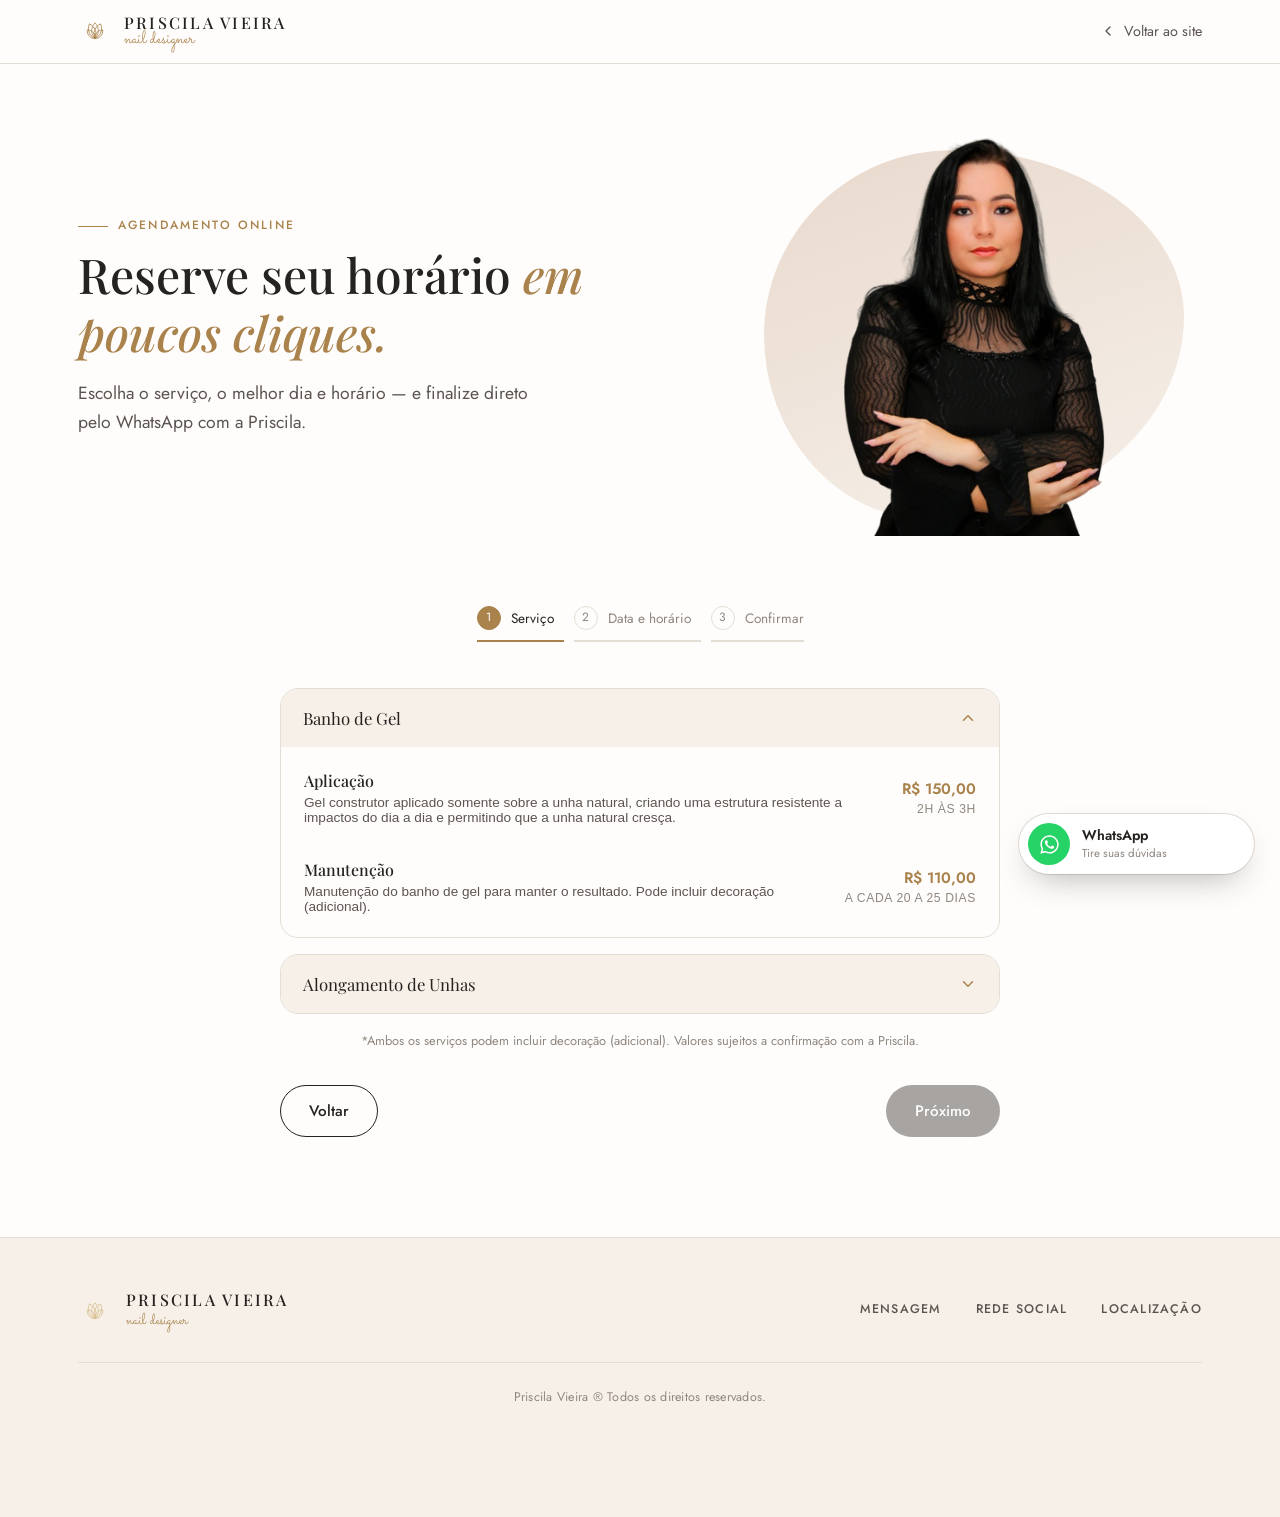
==== commit 6fb90381: "Atualiza serviços do agendamento com valores e descrições reais Substitui o catálogo ilustrativo pel" ====
--- a/agendamento.html
+++ b/agendamento.html
@@ -65,28 +65,28 @@
     <div class="wizard-panel is-active" data-panel="1">
       <div class="service-category">
         <button class="category-toggle" type="button" aria-expanded="true">
-          <span>Alongamento em Gel</span>
+          <span>Banho de Gel</span>
           <svg viewBox="0 0 24 24" aria-hidden="true"><path d="M6 9l6 6 6-6" fill="none" stroke="currentColor" stroke-width="2" stroke-linecap="round" stroke-linejoin="round"/></svg>
         </button>
         <div class="category-body">
-          <button class="service-card" type="button" data-service="Alongamento Molde F1" data-duration="2h" data-price="R$ 120">
-            <span class="service-info">
-              <strong>Alongamento Molde F1</strong>
-              <small>Técnica exclusiva, acabamento uniforme e curvatura natural.</small>
-            </span>
-            <span class="service-meta">
-              <span class="service-price">R$ 120</span>
-              <span class="service-duration">2h</span>
-            </span>
-          </button>
-          <button class="service-card" type="button" data-service="Alongamento Mold Russo + F1" data-duration="2h30" data-price="R$ 150">
-            <span class="service-info">
-              <strong>Alongamento Mold Russo + F1</strong>
-              <small>Técnica híbrida, mais resistente e com acabamento fino.</small>
-            </span>
-            <span class="service-meta">
-              <span class="service-price">R$ 150</span>
-              <span class="service-duration">2h30</span>
+          <button class="service-card" type="button" data-service="Banho de Gel — Aplicação" data-duration="2h às 3h" data-price="R$ 150,00">
+            <span class="service-info">
+              <strong>Aplicação</strong>
+              <small>Gel construtor aplicado somente sobre a unha natural, criando uma estrutura resistente a impactos do dia a dia e permitindo que a unha natural cresça.</small>
+            </span>
+            <span class="service-meta">
+              <span class="service-price">R$ 150,00</span>
+              <span class="service-duration">2h às 3h</span>
+            </span>
+          </button>
+          <button class="service-card" type="button" data-service="Banho de Gel — Manutenção" data-duration="a cada 20 a 25 dias" data-price="R$ 110,00">
+            <span class="service-info">
+              <strong>Manutenção</strong>
+              <small>Manutenção do banho de gel para manter o resultado. Pode incluir decoração (adicional).</small>
+            </span>
+            <span class="service-meta">
+              <span class="service-price">R$ 110,00</span>
+              <span class="service-duration">a cada 20 a 25 dias</span>
             </span>
           </button>
         </div>
@@ -94,63 +94,34 @@
 
       <div class="service-category">
         <button class="category-toggle" type="button" aria-expanded="false">
-          <span>Manutenção</span>
+          <span>Alongamento de Unhas</span>
           <svg viewBox="0 0 24 24" aria-hidden="true"><path d="M6 9l6 6 6-6" fill="none" stroke="currentColor" stroke-width="2" stroke-linecap="round" stroke-linejoin="round"/></svg>
         </button>
         <div class="category-body" hidden>
-          <button class="service-card" type="button" data-service="Manutenção de Alongamento" data-duration="1h30" data-price="R$ 80">
-            <span class="service-info">
-              <strong>Manutenção de Alongamento</strong>
-              <small>Reforço e ajuste do alongamento já feito.</small>
-            </span>
-            <span class="service-meta">
-              <span class="service-price">R$ 80</span>
-              <span class="service-duration">1h30</span>
-            </span>
-          </button>
-          <button class="service-card" type="button" data-service="Manutenção + Esmaltação em Gel" data-duration="1h45" data-price="R$ 100">
-            <span class="service-info">
-              <strong>Manutenção + Esmaltação em Gel</strong>
-              <small>Manutenção com esmaltação em gel incluída.</small>
-            </span>
-            <span class="service-meta">
-              <span class="service-price">R$ 100</span>
-              <span class="service-duration">1h45</span>
+          <button class="service-card" type="button" data-service="Alongamento de Unhas — Aplicação" data-duration="2h às 2h30" data-price="R$ 180,00">
+            <span class="service-info">
+              <strong>Aplicação</strong>
+              <small>Para quem tem unhas quebradiças e quer o alongamento imediato, com as técnicas Molde Russo ou Molde F1.</small>
+            </span>
+            <span class="service-meta">
+              <span class="service-price">R$ 180,00</span>
+              <span class="service-duration">2h às 2h30</span>
+            </span>
+          </button>
+          <button class="service-card" type="button" data-service="Alongamento de Unhas — Manutenção" data-duration="a cada 15 a 30 dias" data-price="R$ 130,00">
+            <span class="service-info">
+              <strong>Manutenção</strong>
+              <small>Manutenção do alongamento para manter a estrutura e o acabamento. Pode incluir decoração (adicional).</small>
+            </span>
+            <span class="service-meta">
+              <span class="service-price">R$ 130,00</span>
+              <span class="service-duration">a cada 15 a 30 dias</span>
             </span>
           </button>
         </div>
       </div>
 
-      <div class="service-category">
-        <button class="category-toggle" type="button" aria-expanded="false">
-          <span>Esmaltação e Nail Art</span>
-          <svg viewBox="0 0 24 24" aria-hidden="true"><path d="M6 9l6 6 6-6" fill="none" stroke="currentColor" stroke-width="2" stroke-linecap="round" stroke-linejoin="round"/></svg>
-        </button>
-        <div class="category-body" hidden>
-          <button class="service-card" type="button" data-service="Esmaltação em Gel" data-duration="1h" data-price="R$ 60">
-            <span class="service-info">
-              <strong>Esmaltação em Gel</strong>
-              <small>Aplicação de esmaltação em gel de longa duração.</small>
-            </span>
-            <span class="service-meta">
-              <span class="service-price">R$ 60</span>
-              <span class="service-duration">1h</span>
-            </span>
-          </button>
-          <button class="service-card" type="button" data-service="Nail Art / Decoração" data-duration="45min" data-price="R$ 40">
-            <span class="service-info">
-              <strong>Nail Art / Decoração</strong>
-              <small>Detalhes decorativos personalizados (adicional).</small>
-            </span>
-            <span class="service-meta">
-              <span class="service-price">R$ 40</span>
-              <span class="service-duration">45min</span>
-            </span>
-          </button>
-        </div>
-      </div>
-
-      <p class="price-note">*Valores e durações ilustrativos, sujeitos a confirmação com a Priscila.</p>
+      <p class="price-note">*Ambos os serviços podem incluir decoração (adicional). Valores sujeitos a confirmação com a Priscila.</p>
     </div>
 
     <!-- STEP 2 — DATA E HORÁRIO -->
